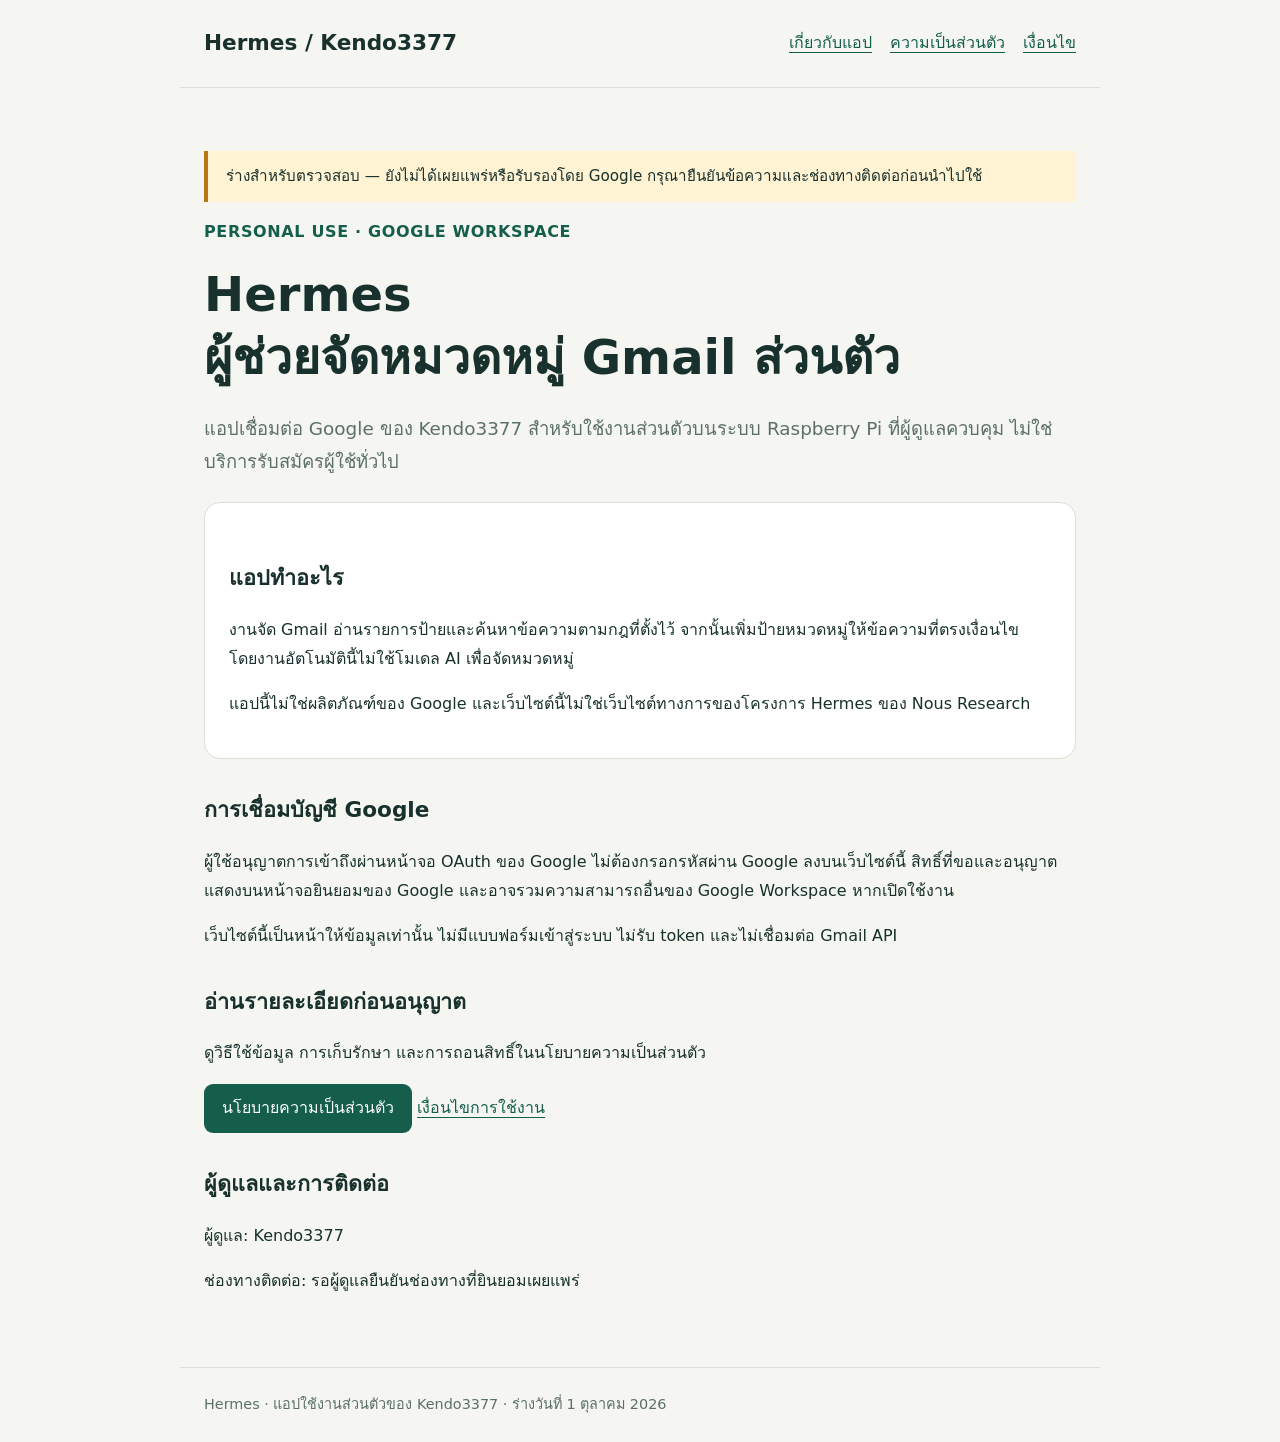
==== index.html @ ba3b1c18 "Add files via upload" ====
<!doctype html>
<html lang="th"><head><meta charset="utf-8"><meta name="viewport" content="width=device-width,initial-scale=1"><meta name="description" content="Hermes — ผู้ช่วยส่วนตัวสำหรับจัดหมวดหมู่ Gmail บนระบบที่ผู้ดูแลควบคุม"><title>Hermes | Personal Google Workspace Assistant</title><link rel="stylesheet" href="styles.css"></head>
<body><header><a class="brand" href="index.html">Hermes / Kendo3377</a><nav aria-label="เมนูหลัก"><a href="index.html" aria-current="page">เกี่ยวกับแอป</a><a href="privacy.html">ความเป็นส่วนตัว</a><a href="terms.html">เงื่อนไข</a></nav></header>
<main><p class="notice">ร่างสำหรับตรวจสอบ — ยังไม่ได้เผยแพร่หรือรับรองโดย Google กรุณายืนยันข้อความและช่องทางติดต่อก่อนนำไปใช้</p><p class="eyebrow">PERSONAL USE · GOOGLE WORKSPACE</p><h1>Hermes<br>ผู้ช่วยจัดหมวดหมู่ Gmail ส่วนตัว</h1><p class="lead">แอปเชื่อมต่อ Google ของ Kendo3377 สำหรับใช้งานส่วนตัวบนระบบ Raspberry Pi ที่ผู้ดูแลควบคุม ไม่ใช่บริการรับสมัครผู้ใช้ทั่วไป</p>
<section class="card"><h2>แอปทำอะไร</h2><p>งานจัด Gmail อ่านรายการป้ายและค้นหาข้อความตามกฎที่ตั้งไว้ จากนั้นเพิ่มป้ายหมวดหมู่ให้ข้อความที่ตรงเงื่อนไข โดยงานอัตโนมัตินี้ไม่ใช้โมเดล AI เพื่อจัดหมวดหมู่</p><p>แอปนี้ไม่ใช่ผลิตภัณฑ์ของ Google และเว็บไซต์นี้ไม่ใช่เว็บไซต์ทางการของโครงการ Hermes ของ Nous Research</p></section>
<section><h2>การเชื่อมบัญชี Google</h2><p>ผู้ใช้อนุญาตการเข้าถึงผ่านหน้าจอ OAuth ของ Google ไม่ต้องกรอกรหัสผ่าน Google ลงบนเว็บไซต์นี้ สิทธิ์ที่ขอและอนุญาตแสดงบนหน้าจอยินยอมของ Google และอาจรวมความสามารถอื่นของ Google Workspace หากเปิดใช้งาน</p><p>เว็บไซต์นี้เป็นหน้าให้ข้อมูลเท่านั้น ไม่มีแบบฟอร์มเข้าสู่ระบบ ไม่รับ token และไม่เชื่อมต่อ Gmail API</p></section>
<section><h2>อ่านรายละเอียดก่อนอนุญาต</h2><p>ดูวิธีใช้ข้อมูล การเก็บรักษา และการถอนสิทธิ์ในนโยบายความเป็นส่วนตัว</p><a class="button" href="privacy.html">นโยบายความเป็นส่วนตัว</a> <a href="terms.html">เงื่อนไขการใช้งาน</a></section>
<section><h2>ผู้ดูแลและการติดต่อ</h2><p>ผู้ดูแล: Kendo3377</p><p>ช่องทางติดต่อ: รอผู้ดูแลยืนยันช่องทางที่ยินยอมเผยแพร่</p></section></main><footer>Hermes · แอปใช้งานส่วนตัวของ Kendo3377 · ร่างวันที่ 1 ตุลาคม 2026</footer></body></html>
---- styles.css ----
:root{color-scheme:light;--ink:#18312c;--muted:#5c7069;--green:#155e4b;--paper:#f5f6f1}*{box-sizing:border-box}body{margin:0;background:var(--paper);color:var(--ink);font-family:system-ui,"Noto Sans Thai",sans-serif;line-height:1.8}header,main,footer{max-width:920px;margin:auto;padding:24px}header{display:flex;flex-wrap:wrap;align-items:center;justify-content:space-between;gap:16px;border-bottom:1px solid #d9e1d9}.brand{font-size:1.35rem;font-weight:750;text-decoration:none;color:var(--ink)}nav{display:flex;flex-wrap:wrap;gap:18px}a{color:var(--green);text-underline-offset:4px}main{padding-top:48px;padding-bottom:56px}h1{font-size:clamp(2rem,5vw,3rem);line-height:1.3;margin:16px 0 24px}h2{font-size:1.35rem;margin-top:32px}.eyebrow{color:var(--green);font-weight:700;letter-spacing:.04em}.lead{font-size:1.15rem;color:var(--muted)}.card{background:white;border:1px solid #d9e1d9;border-radius:16px;padding:24px;margin:24px 0}.notice{background:#fff3d4;border-left:4px solid #b77715;padding:12px 18px;font-size:.95rem}.button{display:inline-block;background:var(--green);color:white;padding:10px 18px;border-radius:9px;text-decoration:none}li{margin:8px 0}footer{border-top:1px solid #d9e1d9;color:var(--muted);font-size:.9rem}a:focus-visible{outline:3px solid #b77715;outline-offset:4px}@media(max-width:600px){header,main,footer{padding:20px}.card{padding:18px}}
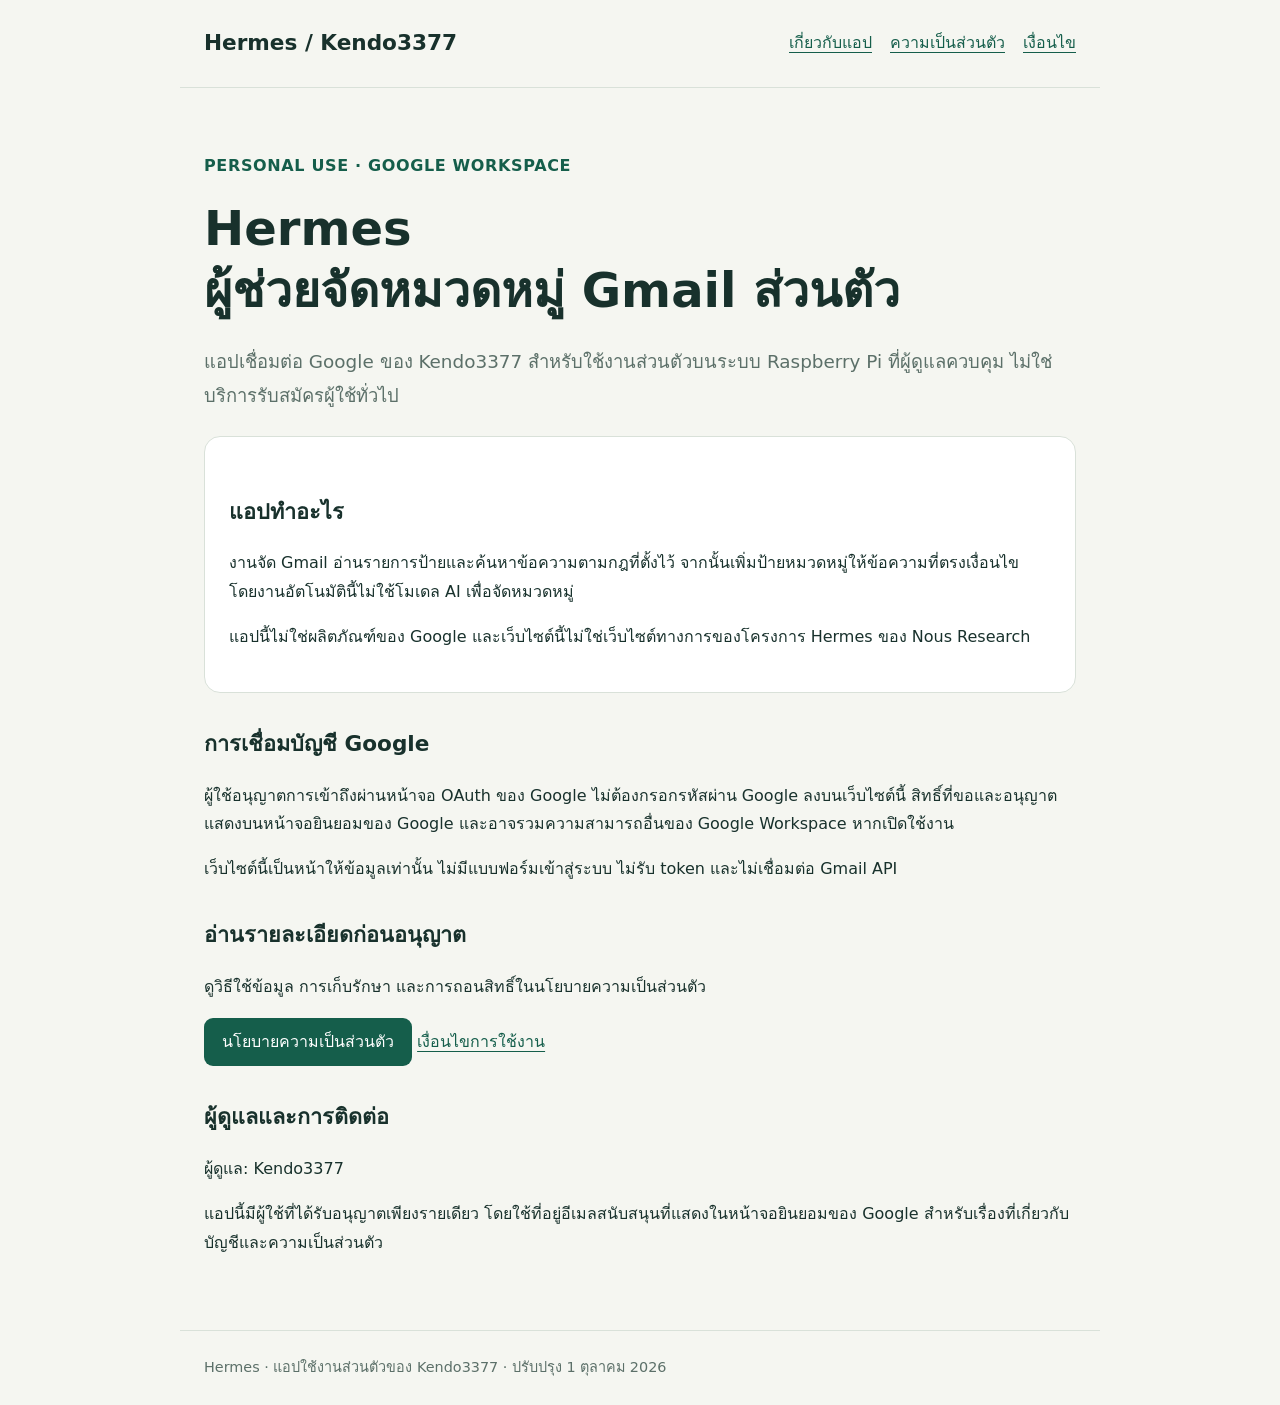
==== commit 1efd435c: "Update index.html" ====
--- a/index.html
+++ b/index.html
@@ -1,8 +1,8 @@
 <!doctype html>
 <html lang="th"><head><meta charset="utf-8"><meta name="viewport" content="width=device-width,initial-scale=1"><meta name="description" content="Hermes — ผู้ช่วยส่วนตัวสำหรับจัดหมวดหมู่ Gmail บนระบบที่ผู้ดูแลควบคุม"><title>Hermes | Personal Google Workspace Assistant</title><link rel="stylesheet" href="styles.css"></head>
 <body><header><a class="brand" href="index.html">Hermes / Kendo3377</a><nav aria-label="เมนูหลัก"><a href="index.html" aria-current="page">เกี่ยวกับแอป</a><a href="privacy.html">ความเป็นส่วนตัว</a><a href="terms.html">เงื่อนไข</a></nav></header>
-<main><p class="notice">ร่างสำหรับตรวจสอบ — ยังไม่ได้เผยแพร่หรือรับรองโดย Google กรุณายืนยันข้อความและช่องทางติดต่อก่อนนำไปใช้</p><p class="eyebrow">PERSONAL USE · GOOGLE WORKSPACE</p><h1>Hermes<br>ผู้ช่วยจัดหมวดหมู่ Gmail ส่วนตัว</h1><p class="lead">แอปเชื่อมต่อ Google ของ Kendo3377 สำหรับใช้งานส่วนตัวบนระบบ Raspberry Pi ที่ผู้ดูแลควบคุม ไม่ใช่บริการรับสมัครผู้ใช้ทั่วไป</p>
+<main><p class="eyebrow">PERSONAL USE · GOOGLE WORKSPACE</p><h1>Hermes<br>ผู้ช่วยจัดหมวดหมู่ Gmail ส่วนตัว</h1><p class="lead">แอปเชื่อมต่อ Google ของ Kendo3377 สำหรับใช้งานส่วนตัวบนระบบ Raspberry Pi ที่ผู้ดูแลควบคุม ไม่ใช่บริการรับสมัครผู้ใช้ทั่วไป</p>
 <section class="card"><h2>แอปทำอะไร</h2><p>งานจัด Gmail อ่านรายการป้ายและค้นหาข้อความตามกฎที่ตั้งไว้ จากนั้นเพิ่มป้ายหมวดหมู่ให้ข้อความที่ตรงเงื่อนไข โดยงานอัตโนมัตินี้ไม่ใช้โมเดล AI เพื่อจัดหมวดหมู่</p><p>แอปนี้ไม่ใช่ผลิตภัณฑ์ของ Google และเว็บไซต์นี้ไม่ใช่เว็บไซต์ทางการของโครงการ Hermes ของ Nous Research</p></section>
 <section><h2>การเชื่อมบัญชี Google</h2><p>ผู้ใช้อนุญาตการเข้าถึงผ่านหน้าจอ OAuth ของ Google ไม่ต้องกรอกรหัสผ่าน Google ลงบนเว็บไซต์นี้ สิทธิ์ที่ขอและอนุญาตแสดงบนหน้าจอยินยอมของ Google และอาจรวมความสามารถอื่นของ Google Workspace หากเปิดใช้งาน</p><p>เว็บไซต์นี้เป็นหน้าให้ข้อมูลเท่านั้น ไม่มีแบบฟอร์มเข้าสู่ระบบ ไม่รับ token และไม่เชื่อมต่อ Gmail API</p></section>
 <section><h2>อ่านรายละเอียดก่อนอนุญาต</h2><p>ดูวิธีใช้ข้อมูล การเก็บรักษา และการถอนสิทธิ์ในนโยบายความเป็นส่วนตัว</p><a class="button" href="privacy.html">นโยบายความเป็นส่วนตัว</a> <a href="terms.html">เงื่อนไขการใช้งาน</a></section>
-<section><h2>ผู้ดูแลและการติดต่อ</h2><p>ผู้ดูแล: Kendo3377</p><p>ช่องทางติดต่อ: รอผู้ดูแลยืนยันช่องทางที่ยินยอมเผยแพร่</p></section></main><footer>Hermes · แอปใช้งานส่วนตัวของ Kendo3377 · ร่างวันที่ 1 ตุลาคม 2026</footer></body></html>
+<section><h2>ผู้ดูแลและการติดต่อ</h2><p>ผู้ดูแล: Kendo3377</p><p>แอปนี้มีผู้ใช้ที่ได้รับอนุญาตเพียงรายเดียว โดยใช้ที่อยู่อีเมลสนับสนุนที่แสดงในหน้าจอยินยอมของ Google สำหรับเรื่องที่เกี่ยวกับบัญชีและความเป็นส่วนตัว</p></section></main><footer>Hermes · แอปใช้งานส่วนตัวของ Kendo3377 · ปรับปรุง 1 ตุลาคม 2026</footer></body></html>
